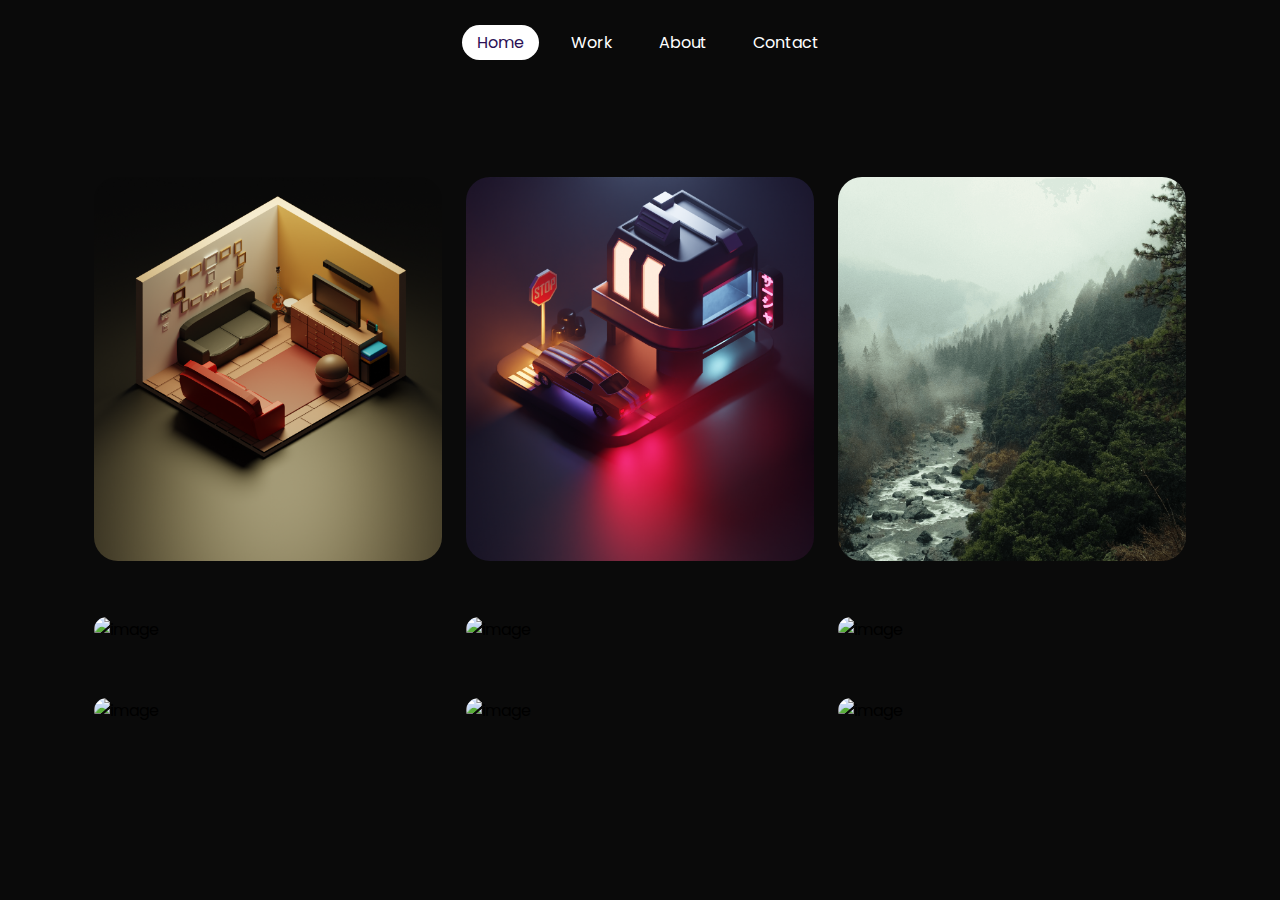
==== index.html @ 1ff39bbe "more cards !" ====
<!DOCTYPE html>
<html lang="en">
<head>
    <link rel="stylesheet" href="assets/css/style.css">
    <meta charset="UTF-8">
    <title>PortFolio - Sacha Laville 2024</title>
</head>
<body>
<header>
    <ul>
        <li><a href="#" class="active">Home</a></li>
        <li><a href="#sec">Work</a></li>
        <li><a href="#">About</a></li>
        <li><a href="#">Contact</a></li>
    </ul>
</header>
<div class="container">
    <div class="card__container">
        <article class="card__article">
            <img src="assets/img/SalonIso1.png" alt="image" class="card__img">

            <div class="card__data">
                <span class="card__description">Sacha Laville, France</span>
                <h2 class="card__title">Mon salon en 3D</h2>
                <a href="#" class="card__button">Read More</a>
            </div>
        </article>

        <article class="card__article">
            <img src="assets/img/CyberPunk1.png" alt="image" class="card__img">

            <div class="card__data">
                <span class="card__description">Sacha Laville, France</span>
                <h2 class="card__title">Maison Style CyberPunk</h2>
                <a href="#" class="card__button">Read More</a>
            </div>
        </article>

        <article class="card__article">
            <img src="assets/img/landscape-1.png" alt="image" class="card__img">

            <div class="card__data">
                <span class="card__description">Sacha Laville, France</span>
                <h2 class="card__title">Template</h2>
                <a href="#" class="card__button">Read More</a>
            </div>
        </article>

        <article class="card__article">
            <img src="https://picsum.photos/1100/1215" alt="image" class="card__img">

            <div class="card__data">
                <span class="card__description">Sacha Laville, France</span>
                <h2 class="card__title">Template</h2>
                <a href="#" class="card__button">Read More</a>
            </div>
        </article>

        <article class="card__article">
            <img src="https://picsum.photos/1100/1215" alt="image" class="card__img">

            <div class="card__data">
                <span class="card__description">Sacha Laville, France</span>
                <h2 class="card__title">Template</h2>
                <a href="#" class="card__button">Read More</a>
            </div>
        </article>

        <article class="card__article">
            <img src="https://picsum.photos/1100/1215" alt="image" class="card__img">

            <div class="card__data">
                <span class="card__description">Sacha Laville, France</span>
                <h2 class="card__title">Template</h2>
                <a href="#" class="card__button">Read More</a>
            </div>
        </article>

        <article class="card__article">
            <img src="https://picsum.photos/1100/1215" alt="image" class="card__img">

            <div class="card__data">
                <span class="card__description">Sacha Laville, France</span>
                <h2 class="card__title">Template</h2>
                <a href="#" class="card__button">Read More</a>
            </div>
        </article>

        <article class="card__article">
            <img src="https://picsum.photos/1100/1215" alt="image" class="card__img">

            <div class="card__data">
                <span class="card__description">Sacha Laville, France</span>
                <h2 class="card__title">Template</h2>
                <a href="#" class="card__button">Read More</a>
            </div>
        </article>

        <article class="card__article">
            <img src="https://picsum.photos/1100/1215" alt="image" class="card__img">

            <div class="card__data">
                <span class="card__description">Sacha Laville, France</span>
                <h2 class="card__title">Template</h2>
                <a href="#" class="card__button">Read More</a>
            </div>
        </article>
    </div>
</div>
</body>
</html>
---- assets/css/style.css ----
@import url('https://fonts.googleapis.com/css2?family=Poppins:wght@100;200;300;400;500;600;700;800;900&family=Ubuntu:wght@300;400;500;700&display=swap');
@import url("https://fonts.googleapis.com/css2?family=Poppins:wght@400;500&display=swap");
*
{
    margin: 0;
    padding: 0;
    box-sizing: border-box;
    font-family: poppins, sans-serif;
    scroll-behavior: smooth;
}

html {
    overflow-x: hidden;
}

body
{
    background-color: #0a0a0a;
}

header {
    position: absolute;
    top: 0;
    left: 0;
    width: 100%;
    padding: 30px 100px;
    display: flex;
    justify-content: space-around;
    align-items: center;
    z-index: 10000;

}
header ul
{
    display: flex;
    justify-content: center;
    align-items: center;
}
header ul li {
    list-style: none;
    margin-left: 5%;
}
header ul li a {
    transition: all .35s ease-in-out;
    text-decoration: none;
    padding: 6px 15px;
    color: white;
    border-radius: 20px;
}
header ul li a:hover,
header ul li a.active{
    background: #fff;
    color: #2b1055;
}

/*=============== VARIABLES CSS ===============*/
:root {
    /*========== Colors ==========*/
    /*Color mode HSL(hue, saturation, lightness)*/
    --first-color: hsl(0, 0%, 100%);
    --title-color: hsl(0, 0%, 91%);
    --text-color: hsl(0, 0%, 93%);
    --body-color: hsl(0, 0%, 95%);
    --container-color: hsl(0, 0%, 15%);

    /*========== Font and typography ==========*/
    /*.5rem = 8px | 1rem = 16px ...*/
    --body-font: "Poppins", sans-serif;
    --h2-font-size: 1.25rem;
    --small-font-size: .813rem;
}

/*========== Responsive typography ==========*/
@media screen and (min-width: 1120px) {
    :root {
        --h2-font-size: 1.5rem;
        --small-font-size: .875rem;
    }
}

/*=============== BASE ===============*/
img {
    display: block;
    max-width: 100%;
    height: auto;
}

/*=============== CARD ===============*/
.container {
    display: grid;
    place-items: center;
    margin-inside: 1.5rem;
    padding-block: 5rem;
}

.card__container {
    display: grid;
    row-gap: 3.5rem;
}

.card__article {
    position: relative;
    overflow: hidden;
}

.card__img {
    width: 358px;
    border-radius: 1.5rem;
}

.card__data {
    width: 280px;
    background-color: var(--container-color);
    padding: 1.5rem 2rem;
    box-shadow: 0 8px 24px hsla(0, 0%, 0%, .15);
    border-radius: 1rem;
    position: absolute;
    bottom: -9rem;
    left: 0;
    right: 0;
    margin-inline: auto;
    opacity: 0;
    transition: opacity 1s 1s;
}

.card__description {
    display: block;
    font-size:var(--small-font-size);
    margin-bottom: .25rem;
    color: white;
}

.card__title {
    font-size: var(--h2-font-size);
    font-weight: 500;
    color: var(--text-color);
    margin-bottom: .75rem;
}

.card__button {
    text-decoration: none;
    font-size: var(--small-font-size);
    font-weight: 500;
    color: var(--first-color);
}

.card__button:hover {
    text-decoration: underline;
}
/* Naming animations in hover */
.card__article:hover .card__data {
    animation: show-data 1s forwards;
    opacity: 1;
    transition: opacity .3s;
}

.card__article:hover {
    animation: remove-overflow 2s forwards;
}

.card__article:not(:hover) {
    animation:show-overflow 2s forwards ;
}

.card__article:not(:hover) .card__data {
    animation:remove-data 1s forwards ;
}
/* Card animation */
@keyframes show-data {
    50% {
        transform: translateY(-10rem);
    }
    100% {
        transform: translateY(-7rem);
    }
}

@keyframes remove-overflow {
    to{
        overflow: initial;
    }
}

@keyframes remove-data {
    0%{
        transform: translateY(-7rem);
    }
    50%{
        transform: translateY(-10rem);
    }
    100%{
        transform: translateY(.5rem);
    }
}

@keyframes show-overflow {
    0%{
        overflow: initial;
        pointer-events: none;
    }
    50%{
        overflow: hidden;
    }

}
/*=============== BREAKPOINTS ===============*/
/* For small devices */
@media screen and (min-width: 340px) {
    .container {
        margin-inline: 1rem;
    }

    .card__data {
        width:  250px;
        padding: 1rem;
    }
}

/* For medium devices */
@media screen and (min-width: 768px) {
    .card__container {
        grid-template-columns: repeat(2, 1fr);
        column-gap: 1.5rem;
    }
}

/* For large devices */
@media screen and (min-width: 1120px) {
    .container {
        height: 100vh;
    }

    .card__container {
        grid-template-columns: repeat(3, 1fr);
    }
    .card__img{
        width: 348px;
    }
    .card__data{
        width:  316px;
        padding: 2.5rem;
    }
}
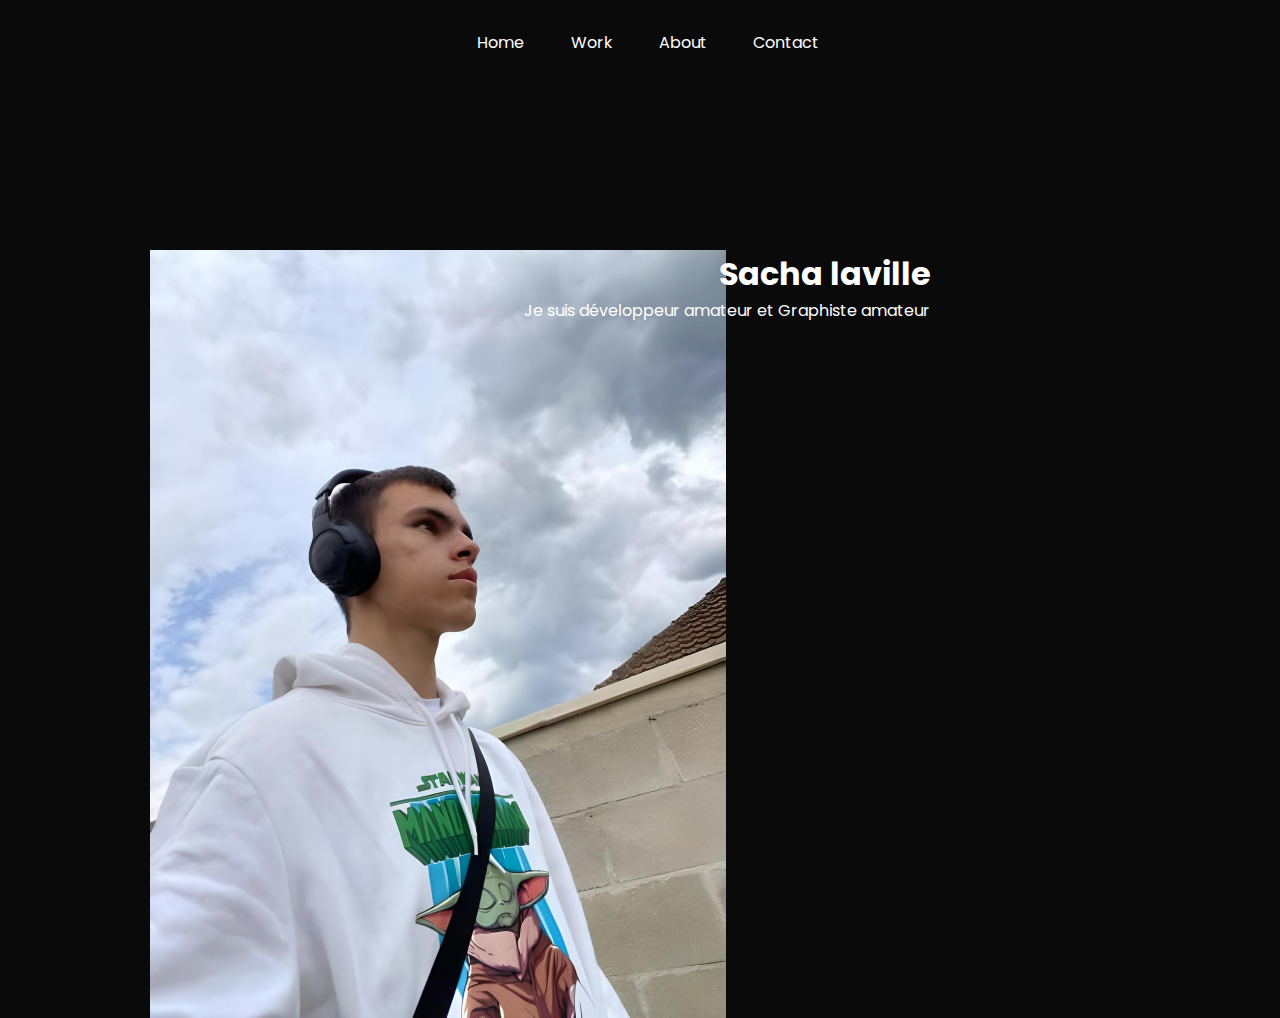
==== commit f8b0e30c: "Restructuration 1.0.0" ====
--- a/index.html
+++ b/index.html
@@ -8,104 +8,17 @@
 <body>
 <header>
     <ul>
-        <li><a href="#" class="active">Home</a></li>
-        <li><a href="#sec">Work</a></li>
+        <li><a href="#">Home</a></li>
+        <li><a href="works.html">Work</a></li>
         <li><a href="#">About</a></li>
         <li><a href="#">Contact</a></li>
+        <div class="active"></div>
     </ul>
 </header>
-<div class="container">
-    <div class="card__container">
-        <article class="card__article">
-            <img src="assets/img/SalonIso1.png" alt="image" class="card__img">
-
-            <div class="card__data">
-                <span class="card__description">Sacha Laville, France</span>
-                <h2 class="card__title">Mon salon en 3D</h2>
-                <a href="#" class="card__button">Read More</a>
-            </div>
-        </article>
-
-        <article class="card__article">
-            <img src="assets/img/CyberPunk1.png" alt="image" class="card__img">
-
-            <div class="card__data">
-                <span class="card__description">Sacha Laville, France</span>
-                <h2 class="card__title">Maison Style CyberPunk</h2>
-                <a href="#" class="card__button">Read More</a>
-            </div>
-        </article>
-
-        <article class="card__article">
-            <img src="assets/img/landscape-1.png" alt="image" class="card__img">
-
-            <div class="card__data">
-                <span class="card__description">Sacha Laville, France</span>
-                <h2 class="card__title">Template</h2>
-                <a href="#" class="card__button">Read More</a>
-            </div>
-        </article>
-
-        <article class="card__article">
-            <img src="https://picsum.photos/1100/1215" alt="image" class="card__img">
-
-            <div class="card__data">
-                <span class="card__description">Sacha Laville, France</span>
-                <h2 class="card__title">Template</h2>
-                <a href="#" class="card__button">Read More</a>
-            </div>
-        </article>
-
-        <article class="card__article">
-            <img src="https://picsum.photos/1100/1215" alt="image" class="card__img">
-
-            <div class="card__data">
-                <span class="card__description">Sacha Laville, France</span>
-                <h2 class="card__title">Template</h2>
-                <a href="#" class="card__button">Read More</a>
-            </div>
-        </article>
-
-        <article class="card__article">
-            <img src="https://picsum.photos/1100/1215" alt="image" class="card__img">
-
-            <div class="card__data">
-                <span class="card__description">Sacha Laville, France</span>
-                <h2 class="card__title">Template</h2>
-                <a href="#" class="card__button">Read More</a>
-            </div>
-        </article>
-
-        <article class="card__article">
-            <img src="https://picsum.photos/1100/1215" alt="image" class="card__img">
-
-            <div class="card__data">
-                <span class="card__description">Sacha Laville, France</span>
-                <h2 class="card__title">Template</h2>
-                <a href="#" class="card__button">Read More</a>
-            </div>
-        </article>
-
-        <article class="card__article">
-            <img src="https://picsum.photos/1100/1215" alt="image" class="card__img">
-
-            <div class="card__data">
-                <span class="card__description">Sacha Laville, France</span>
-                <h2 class="card__title">Template</h2>
-                <a href="#" class="card__button">Read More</a>
-            </div>
-        </article>
-
-        <article class="card__article">
-            <img src="https://picsum.photos/1100/1215" alt="image" class="card__img">
-
-            <div class="card__data">
-                <span class="card__description">Sacha Laville, France</span>
-                <h2 class="card__title">Template</h2>
-                <a href="#" class="card__button">Read More</a>
-            </div>
-        </article>
-    </div>
-</div>
+<section>
+    <img class="pp-home" src="assets/img/Moi.png" alt="">
+    <h1>Sacha laville</h1>
+    <p>Je suis développeur amateur et Graphiste amateur</p>
+</section>
 </body>
 </html>--- a/assets/css/style.css
+++ b/assets/css/style.css
@@ -47,10 +47,32 @@
     color: white;
     border-radius: 20px;
 }
-header ul li a:hover,
-header ul li a.active{
+header ul li a:hover{
     background: #fff;
     color: #2b1055;
+    font-weight: bold;
+}
+
+header ul li a.active:hover~.header ul li a{
+}
+
+section h1,p{
+    position: relative;
+    margin-right: 350px;
+    text-align: right;
+    color: white;
+}
+
+section h1 {
+    margin-top: 250px;
+}
+
+.pp-home{
+    position: absolute;
+    /*margin-top: 150px;*/
+    margin-left: 150px;
+    height: 768px;
+    width: 576px;
 }
 
 /*=============== VARIABLES CSS ===============*/
@@ -79,6 +101,10 @@
 }
 
 /*=============== BASE ===============*/
+section {
+    margin-top: 100px;
+}
+
 img {
     display: block;
     max-width: 100%;
@@ -234,7 +260,7 @@
         grid-template-columns: repeat(3, 1fr);
     }
     .card__img{
-        width: 348px;
+        width: 424px;
     }
     .card__data{
         width:  316px;
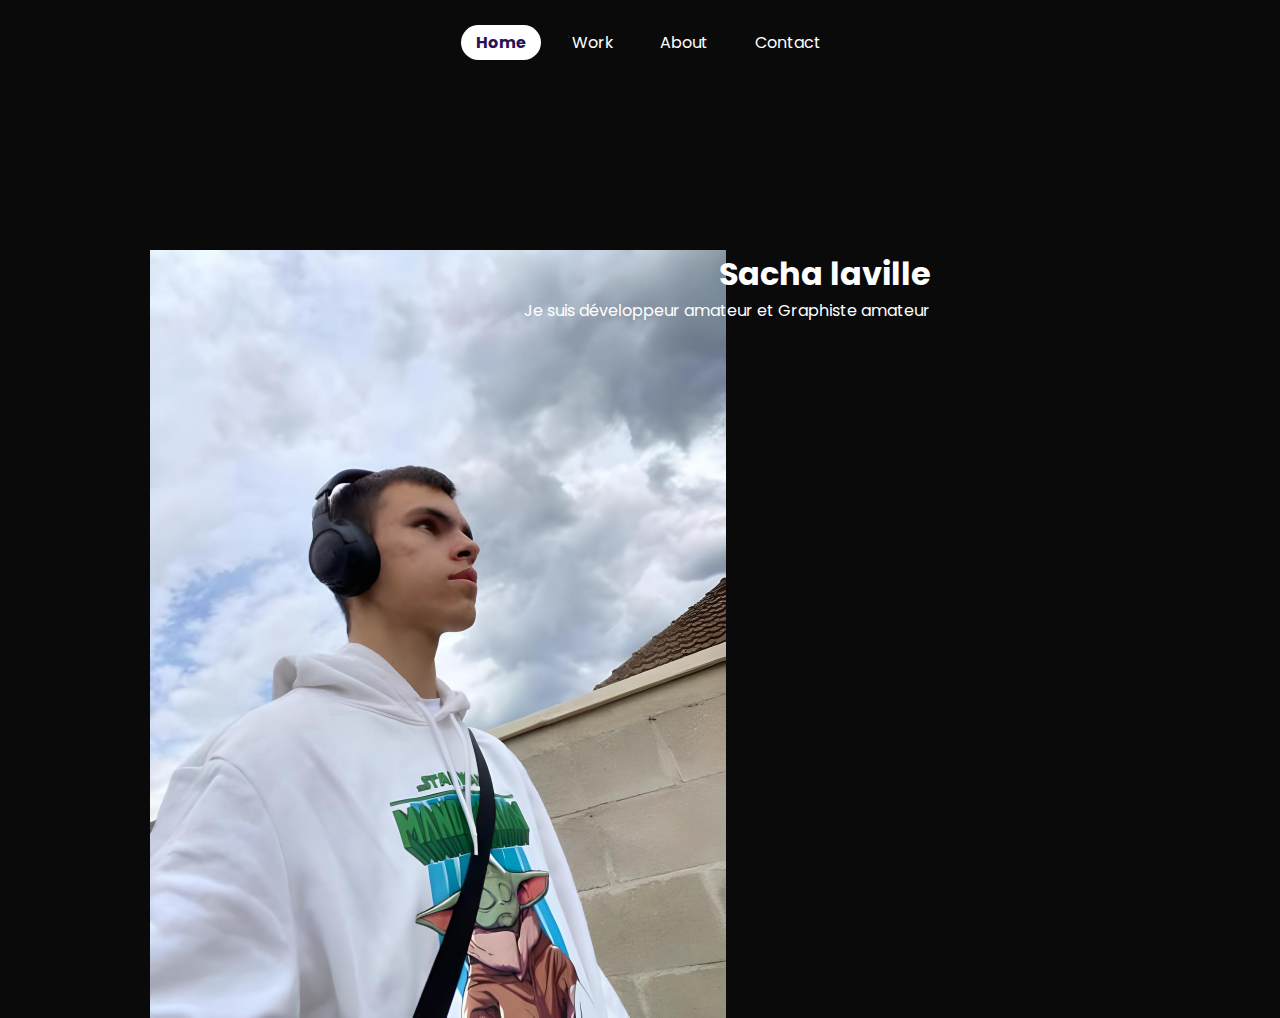
==== commit b4c940cd: "Fix hover navbar 1.0.0" ====
--- a/index.html
+++ b/index.html
@@ -8,7 +8,7 @@
 <body>
 <header>
     <ul>
-        <li><a href="#">Home</a></li>
+        <li><a href="#" class="active">Home</a></li>
         <li><a href="works.html">Work</a></li>
         <li><a href="#">About</a></li>
         <li><a href="#">Contact</a></li>
--- a/assets/css/style.css
+++ b/assets/css/style.css
@@ -47,14 +47,13 @@
     color: white;
     border-radius: 20px;
 }
-header ul li a:hover{
+header ul li a:hover,
+header ul li a.active{
     background: #fff;
     color: #2b1055;
     font-weight: bold;
 }
 
-header ul li a.active:hover~.header ul li a{
-}
 
 section h1,p{
     position: relative;
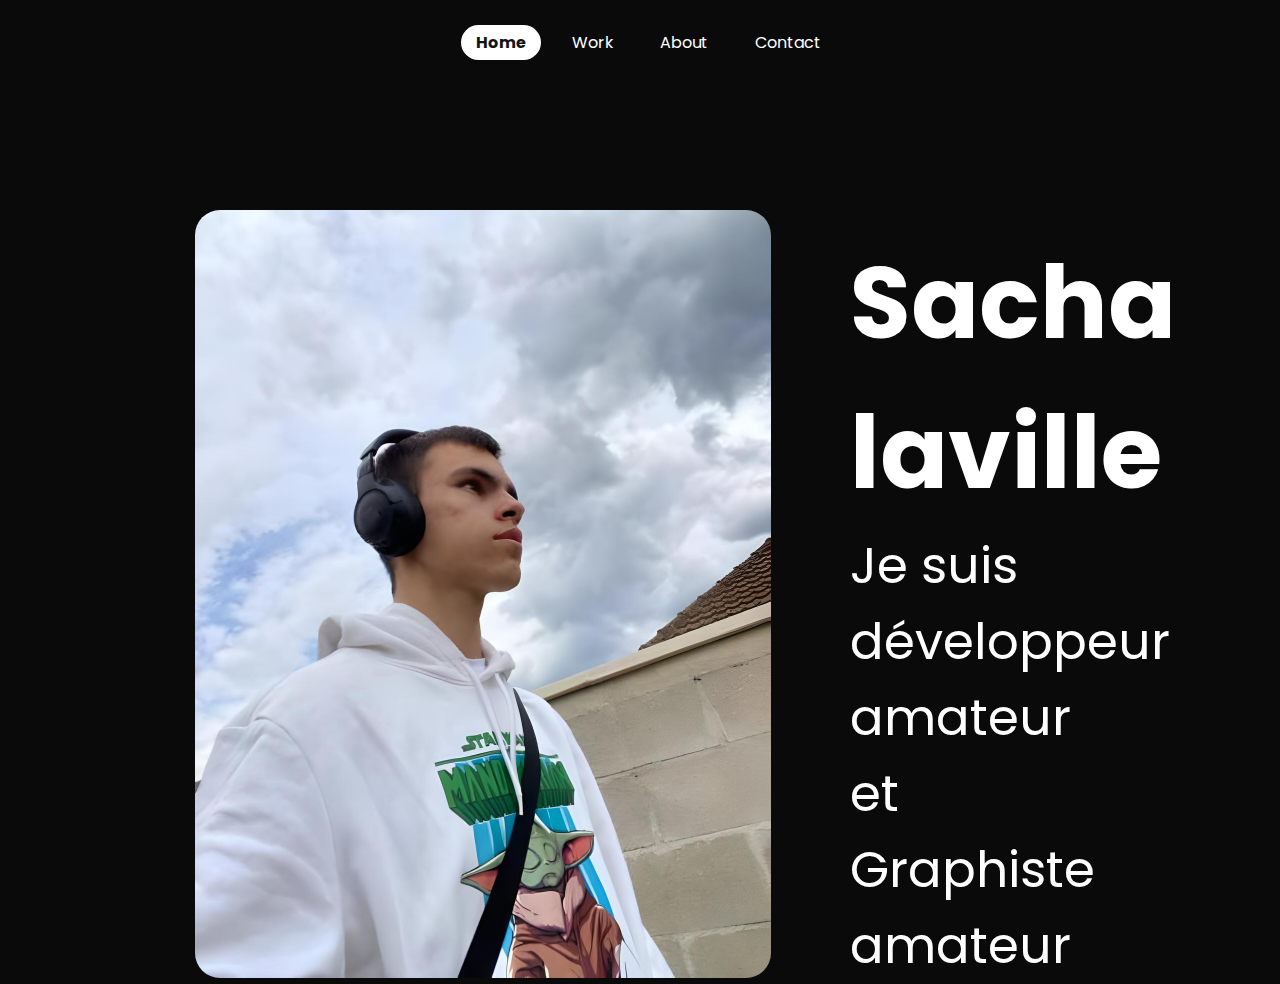
==== commit 6941d5e0: "Update of the home page 1.0.1" ====
--- a/index.html
+++ b/index.html
@@ -1,6 +1,7 @@
 <!DOCTYPE html>
 <html lang="en">
 <head>
+    <link rel="stylesheet" href="assets/css/background-index.css">
     <link rel="stylesheet" href="assets/css/style.css">
     <meta charset="UTF-8">
     <title>PortFolio - Sacha Laville 2024</title>
@@ -17,8 +18,10 @@
 </header>
 <section>
     <img class="pp-home" src="assets/img/Moi.png" alt="">
-    <h1>Sacha laville</h1>
-    <p>Je suis développeur amateur et Graphiste amateur</p>
+<div class="titre">
+    <h1 class="title">Sacha laville</h1>
+    <p class="subtitle">Je suis développeur amateur et Graphiste amateur</p>
+</div>
 </section>
 </body>
 </html>--- a/assets/css/background-index.css
+++ b/assets/css/background-index.css
@@ -0,0 +1,5 @@
+body
+{
+    background-color: #0a0a0a;
+    background-image: url("https://images.unsplash.com/photo-1603366615917-1fa6dad5c4fa?q=80&w=1000&auto=format&fit=crop&ixlib=rb-4.0.3&ixid=M3wxMjA3fDB8MHxleHBsb3JlLWZlZWR8OXx8fGVufDB8fHx8fA%3D%3D");
+}--- a/assets/css/style.css
+++ b/assets/css/style.css
@@ -13,10 +13,6 @@
     overflow-x: hidden;
 }
 
-body
-{
-    background-color: #0a0a0a;
-}
 
 header {
     position: absolute;
@@ -50,28 +46,36 @@
 header ul li a:hover,
 header ul li a.active{
     background: #fff;
-    color: #2b1055;
+    color: #131313;
     font-weight: bold;
 }
 
 
-section h1,p{
+.title,.subtitle{
     position: relative;
-    margin-right: 350px;
-    text-align: right;
+    text-align: left;
     color: white;
 }
 
-section h1 {
-    margin-top: 250px;
+.title{
+    font-size: 100px;
+}
+
+.subtitle{
+    font-size: 50px;
+}
+
+.titre {
+    margin: -750px 750px -750px 775px;
 }
 
 .pp-home{
-    position: absolute;
-    /*margin-top: 150px;*/
+    position: relative;
+    margin-top: 210px;
     margin-left: 150px;
     height: 768px;
     width: 576px;
+    border-radius: 25px;
 }
 
 /*=============== VARIABLES CSS ===============*/
@@ -239,6 +243,32 @@
         width:  250px;
         padding: 1rem;
     }
+
+    .title,.subtitle{
+        position: relative;
+        text-align: center;
+        color: white;
+    }
+
+    .title{
+        font-size: 50px;
+    }
+
+    .subtitle{
+        font-size: 25px;
+    }
+
+    .titre {
+        margin:  auto auto 775px;
+    }
+
+    .pp-home{
+        position: relative;
+        height: 768px;
+        width: 576px;
+        border-radius: 25px;
+
+    }
 }
 
 /* For medium devices */
@@ -247,6 +277,32 @@
         grid-template-columns: repeat(2, 1fr);
         column-gap: 1.5rem;
     }
+
+    .title,.subtitle{
+        position: relative;
+        text-align: center;
+        color: white;
+    }
+
+    .title{
+        font-size: 50px;
+    }
+
+    .subtitle{
+        font-size: 25px;
+    }
+
+    .titre {
+        align-items: center;
+    }
+
+    .pp-home{
+        position: relative;
+        align-items: center;
+        height: 768px;
+        width: 576px;
+        border-radius: 25px;
+    }
 }
 
 /* For large devices */
@@ -265,4 +321,31 @@
         width:  316px;
         padding: 2.5rem;
     }
-}
+
+    .title,.subtitle{
+        position: relative;
+        text-align: left;
+        color: white;
+    }
+
+    .title{
+        font-size: 100px;
+    }
+
+    .subtitle{
+        font-size: 50px;
+    }
+
+    .titre {
+        margin: -750px 195px auto 850px;
+    }
+
+    .pp-home{
+        position: relative;
+        margin-top: 210px;
+        margin-left: 195px;
+        height: 768px;
+        width: 576px;
+        border-radius: 25px;
+    }
+}
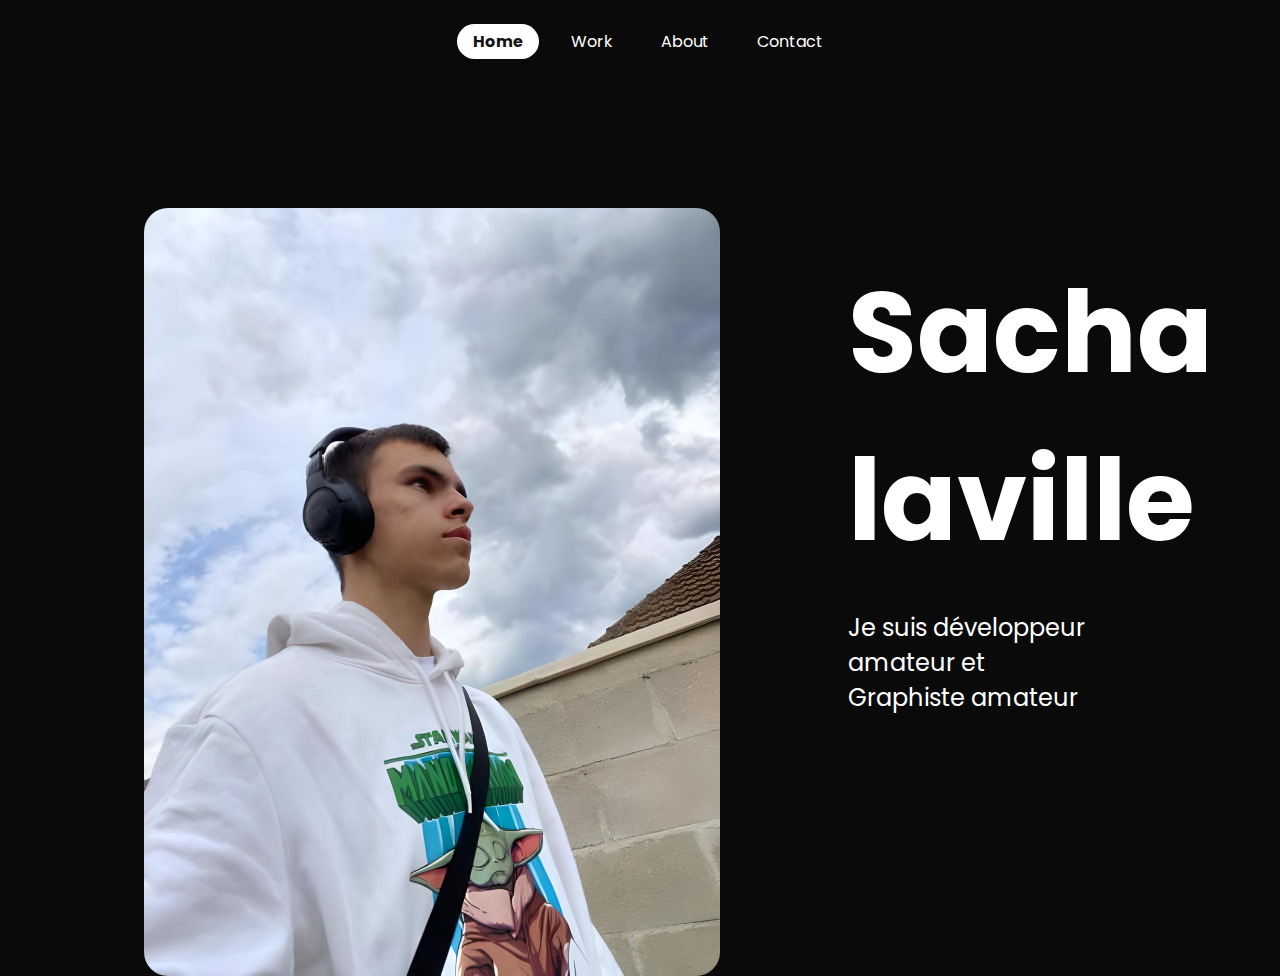
==== commit 9160a240: "Restructuration 1.0.2" ====
--- a/index.html
+++ b/index.html
@@ -1,6 +1,7 @@
 <!DOCTYPE html>
 <html lang="en">
 <head>
+    <link rel="icon" href="assets/img/rocket-ico.png">
     <link rel="stylesheet" href="assets/css/background-index.css">
     <link rel="stylesheet" href="assets/css/style.css">
     <meta charset="UTF-8">
@@ -19,7 +20,9 @@
 <section>
     <img class="pp-home" src="assets/img/Moi.png" alt="">
 <div class="titre">
+    <div class="vide"><br></div>
     <h1 class="title">Sacha laville</h1>
+    <div class="vide"><br></div>
     <p class="subtitle">Je suis développeur amateur et Graphiste amateur</p>
 </div>
 </section>
--- a/assets/css/style.css
+++ b/assets/css/style.css
@@ -19,7 +19,7 @@
     top: 0;
     left: 0;
     width: 100%;
-    padding: 30px 100px;
+    padding: 1.8rem 6.25rem;
     display: flex;
     justify-content: space-around;
     align-items: center;
@@ -34,12 +34,12 @@
 }
 header ul li {
     list-style: none;
-    margin-left: 5%;
+    margin-left: 1rem;
 }
 header ul li a {
     transition: all .35s ease-in-out;
     text-decoration: none;
-    padding: 6px 15px;
+    padding: 6px 1rem;
     color: white;
     border-radius: 20px;
 }
@@ -58,12 +58,10 @@
 }
 
 .title{
-    font-size: 100px;
-}
+    font-size: clamp(1rem, 5vw, 1.5rem);}
 
 .subtitle{
-    font-size: 50px;
-}
+    font-size: clamp(1rem, 5vw, 1.5rem);}
 
 .titre {
     margin: -750px 750px -750px 775px;
@@ -71,11 +69,11 @@
 
 .pp-home{
     position: relative;
-    margin-top: 210px;
-    margin-left: 150px;
-    height: 768px;
-    width: 576px;
-    border-radius: 25px;
+    margin-top: 13rem;
+    margin-left: 9rem;
+    height: 48rem;
+    width: 36rem;
+    border-radius: 1.5rem;
 }
 
 /*=============== VARIABLES CSS ===============*/
@@ -105,7 +103,7 @@
 
 /*=============== BASE ===============*/
 section {
-    margin-top: 100px;
+    margin-top: 6.25rem;
 }
 
 img {
@@ -133,7 +131,7 @@
 }
 
 .card__img {
-    width: 358px;
+    width: 22rem;
     border-radius: 1.5rem;
 }
 
@@ -240,7 +238,7 @@
     }
 
     .card__data {
-        width:  250px;
+        width:  15.6rem;
         padding: 1rem;
     }
 
@@ -251,23 +249,23 @@
     }
 
     .title{
-        font-size: 50px;
+        font-size: clamp(1rem, 5vw, 1.5rem);
     }
 
     .subtitle{
-        font-size: 25px;
+        font-size: clamp(1rem, 5vw, 1.5rem);
     }
 
     .titre {
-        margin:  auto auto 775px;
+        text-align: center;
+        margin:  auto auto 48.4rem;
     }
 
     .pp-home{
         position: relative;
-        height: 768px;
-        width: 576px;
-        border-radius: 25px;
-
+        height: 48rem;
+        width: 36rem;
+        border-radius: 1.5rem;
     }
 }
 
@@ -285,11 +283,11 @@
     }
 
     .title{
-        font-size: 50px;
+        font-size: clamp(2rem, 5vw, 1.5rem);
     }
 
     .subtitle{
-        font-size: 25px;
+        font-size: clamp(1.5rem, 5vw, 1rem);
     }
 
     .titre {
@@ -298,11 +296,24 @@
 
     .pp-home{
         position: relative;
-        align-items: center;
-        height: 768px;
-        width: 576px;
-        border-radius: 25px;
-    }
+        height: 48rem;
+        width: 36rem;
+        border-radius: 1.5rem;
+    }
+}
+
+
+.credit p{
+    color: white;
+    text-align: center;
+    margin: 100px auto 25px auto;
+}
+
+.title__blender{
+    margin: 100px 0 100px 0;
+    color: white;
+    font-size: 50px;
+    font-weight: bold;
 }
 
 /* For large devices */
@@ -329,23 +340,21 @@
     }
 
     .title{
-        font-size: 100px;
+        font-size: clamp(7rem, 5vw, 1.5rem);
     }
 
     .subtitle{
-        font-size: 50px;
+        font-size: clamp(1rem, 5vw, 1.5rem);
     }
 
     .titre {
-        margin: -750px 195px auto 850px;
+        margin: -47rem 12rem auto 53rem;
     }
 
     .pp-home{
         position: relative;
-        margin-top: 210px;
-        margin-left: 195px;
-        height: 768px;
-        width: 576px;
-        border-radius: 25px;
-    }
-}
+        height: 48rem;
+        width: 36rem;
+        border-radius: 1.5rem;
+    }
+}
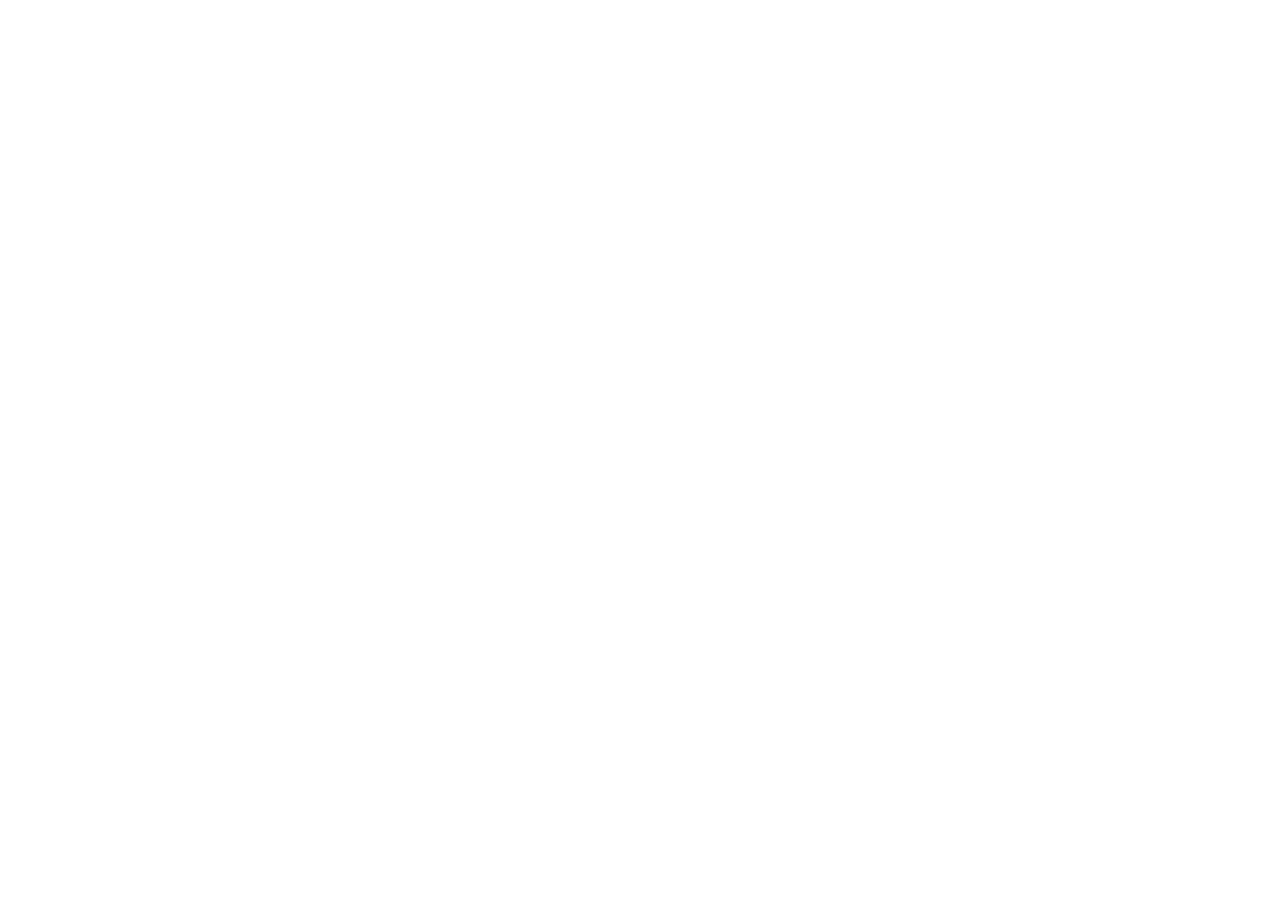
==== commit 65c57f15: "404 update 1.0.0" ====
--- a/index.html
+++ b/index.html
@@ -1,30 +1,30 @@
-<!DOCTYPE html>
-<html lang="en">
-<head>
-    <link rel="icon" href="assets/img/rocket-ico.png">
-    <link rel="stylesheet" href="assets/css/background-index.css">
-    <link rel="stylesheet" href="assets/css/style.css">
-    <meta charset="UTF-8">
-    <title>PortFolio - Sacha Laville 2024</title>
-</head>
-<body>
-<header>
-    <ul>
-        <li><a href="#" class="active">Home</a></li>
-        <li><a href="works.html">Work</a></li>
-        <li><a href="#">About</a></li>
-        <li><a href="#">Contact</a></li>
-        <div class="active"></div>
-    </ul>
-</header>
-<section>
-    <img class="pp-home" src="assets/img/Moi.png" alt="">
-<div class="titre">
-    <div class="vide"><br></div>
-    <h1 class="title">Sacha laville</h1>
-    <div class="vide"><br></div>
-    <p class="subtitle">Je suis développeur amateur et Graphiste amateur</p>
-</div>
-</section>
-</body>
-</html>+<!--<!DOCTYPE html>-->
+<!--<html lang="en">-->
+<!--<head>-->
+<!--    <link rel="icon" href="assets/img/rocket-ico.png">-->
+<!--    <link rel="stylesheet" href="assets/css/background-index.css">-->
+<!--    <link rel="stylesheet" href="assets/css/style.css">-->
+<!--    <meta charset="UTF-8">-->
+<!--    <title>PortFolio - Sacha Laville 2024</title>-->
+<!--</head>-->
+<!--<body>-->
+<!--<header>-->
+<!--    <ul>-->
+<!--        <li><a href="#" class="active">Home</a></li>-->
+<!--        <li><a href="works.html">Work</a></li>-->
+<!--        <li><a href="#">About</a></li>-->
+<!--        <li><a href="#">Contact</a></li>-->
+<!--        <div class="active"></div>-->
+<!--    </ul>-->
+<!--</header>-->
+<!--<section>-->
+<!--    <img class="pp-home" src="assets/img/Moi.png" alt="">-->
+<!--<div class="titre">-->
+<!--    <div class="vide"><br></div>-->
+<!--    <h1 class="title">Sacha laville</h1>-->
+<!--    <div class="vide"><br></div>-->
+<!--    <p class="subtitle">Je suis développeur amateur et Graphiste amateur</p>-->
+<!--</div>-->
+<!--</section>-->
+<!--</body>-->
+<!--</html>-->--- a/assets/css/style.css
+++ b/assets/css/style.css
@@ -12,7 +12,6 @@
 html {
     overflow-x: hidden;
 }
-
 
 header {
     position: absolute;
@@ -192,6 +191,15 @@
 .card__article:not(:hover) .card__data {
     animation:remove-data 1s forwards ;
 }
+
+.erreur404 {
+    display: flex;
+    flex-direction: column;
+    align-items: center;
+    justify-content: center;
+    height: 100vh;
+}
+
 /* Card animation */
 @keyframes show-data {
     50% {
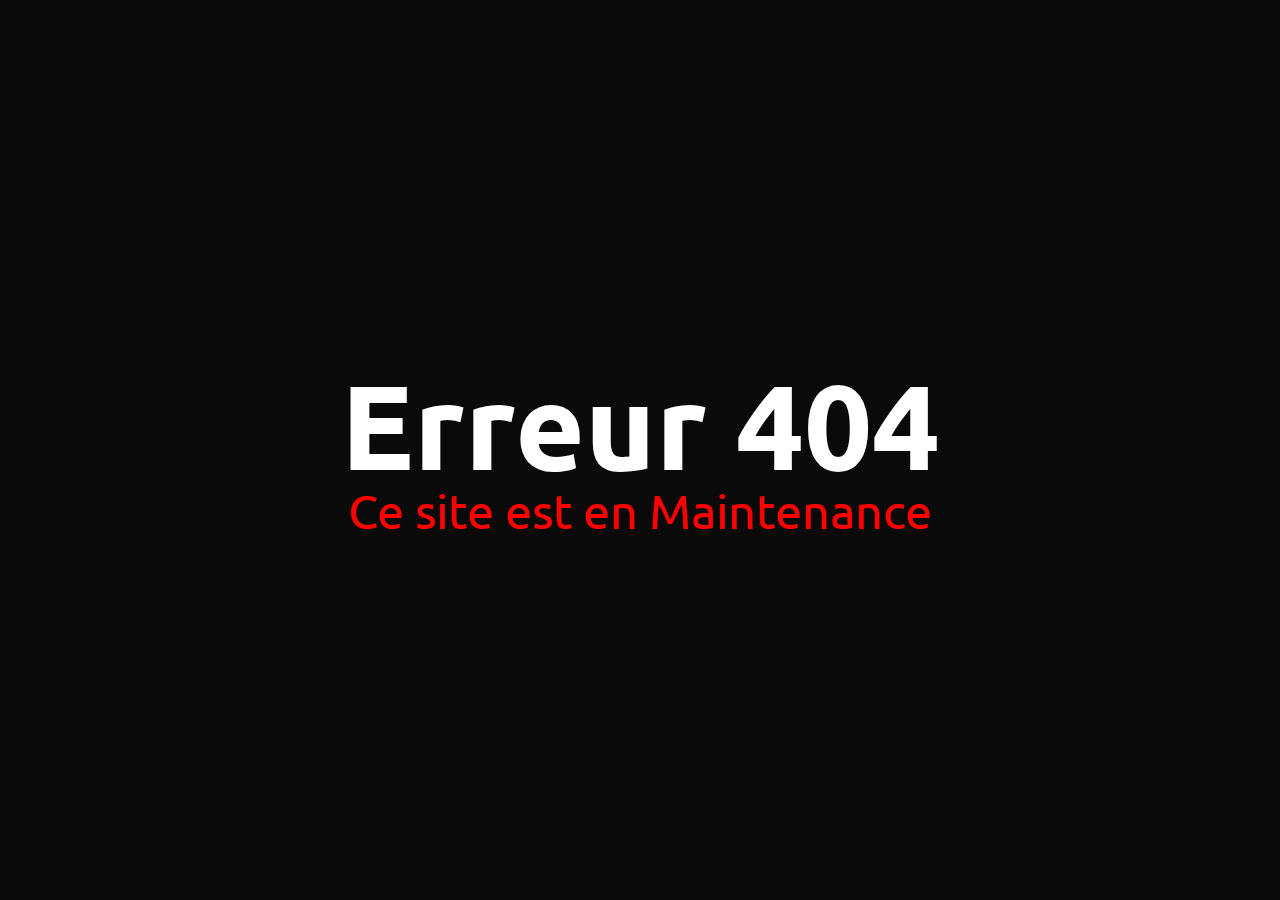
==== commit 2aca1d1c: "404 update 1.0.1" ====
--- a/index.html
+++ b/index.html
@@ -1,3 +1,20 @@
+<!doctype html>
+<html lang="fr">
+<head>
+    <meta charset="UTF-8">
+    <meta name="viewport"
+          content="width=device-width, user-scalable=no, initial-scale=1.0, maximum-scale=1.0, minimum-scale=1.0">
+    <meta http-equiv="X-UA-Compatible" content="ie=edge">
+    <link rel="stylesheet" href="assets/css/404.css">
+    <title>Document</title>
+</head>
+<body>
+<section class="erreur404">
+    <h1>Erreur 404</h1>
+    <p>Ce site est en Maintenance</p>
+</section>
+</body>
+</html>
 <!--<!DOCTYPE html>-->
 <!--<html lang="en">-->
 <!--<head>-->
--- a/assets/css/404.css
+++ b/assets/css/404.css
@@ -0,0 +1,36 @@
+@import url('https://fonts.googleapis.com/css2?family=Poppins:wght@100;200;300;400;500;600;700;800;900&family=Ubuntu:wght@300;400;500;700&display=swap');
+@import 'reset.css';
+
+body {
+    font-family: 'Ubuntu', sans-serif;
+    background-color: #0a0a0a;
+    background-image: url("https://images.unsplash.com/photo-1603366615917-1fa6dad5c4fa?q=80&w=1000&auto=format&fit=crop&ixlib=rb-4.0.3&ixid=M3wxMjA3fDB8MHxleHBsb3JlLWZlZWR8OXx8fGVufDB8fHx8fA%3D%3D");
+    font-size: 3rem;
+    transition: all 300ms ease-in-out;
+}
+
+.erreur404 {
+    height: 100vh;
+
+    display: flex;
+    flex-direction: column;
+    justify-content: center;
+    align-items: center;
+
+    color: red;
+    margin: 0 auto;
+}
+
+.erreur404 h1 {
+    color: white;
+    font-size: 7.5rem;
+}
+
+@media screen and (max-width: 800px) {
+    .erreur404 {
+        font-size: 1.2rem;
+    }
+    .erreur404 h1 {
+        font-size: 3rem;
+    }
+}